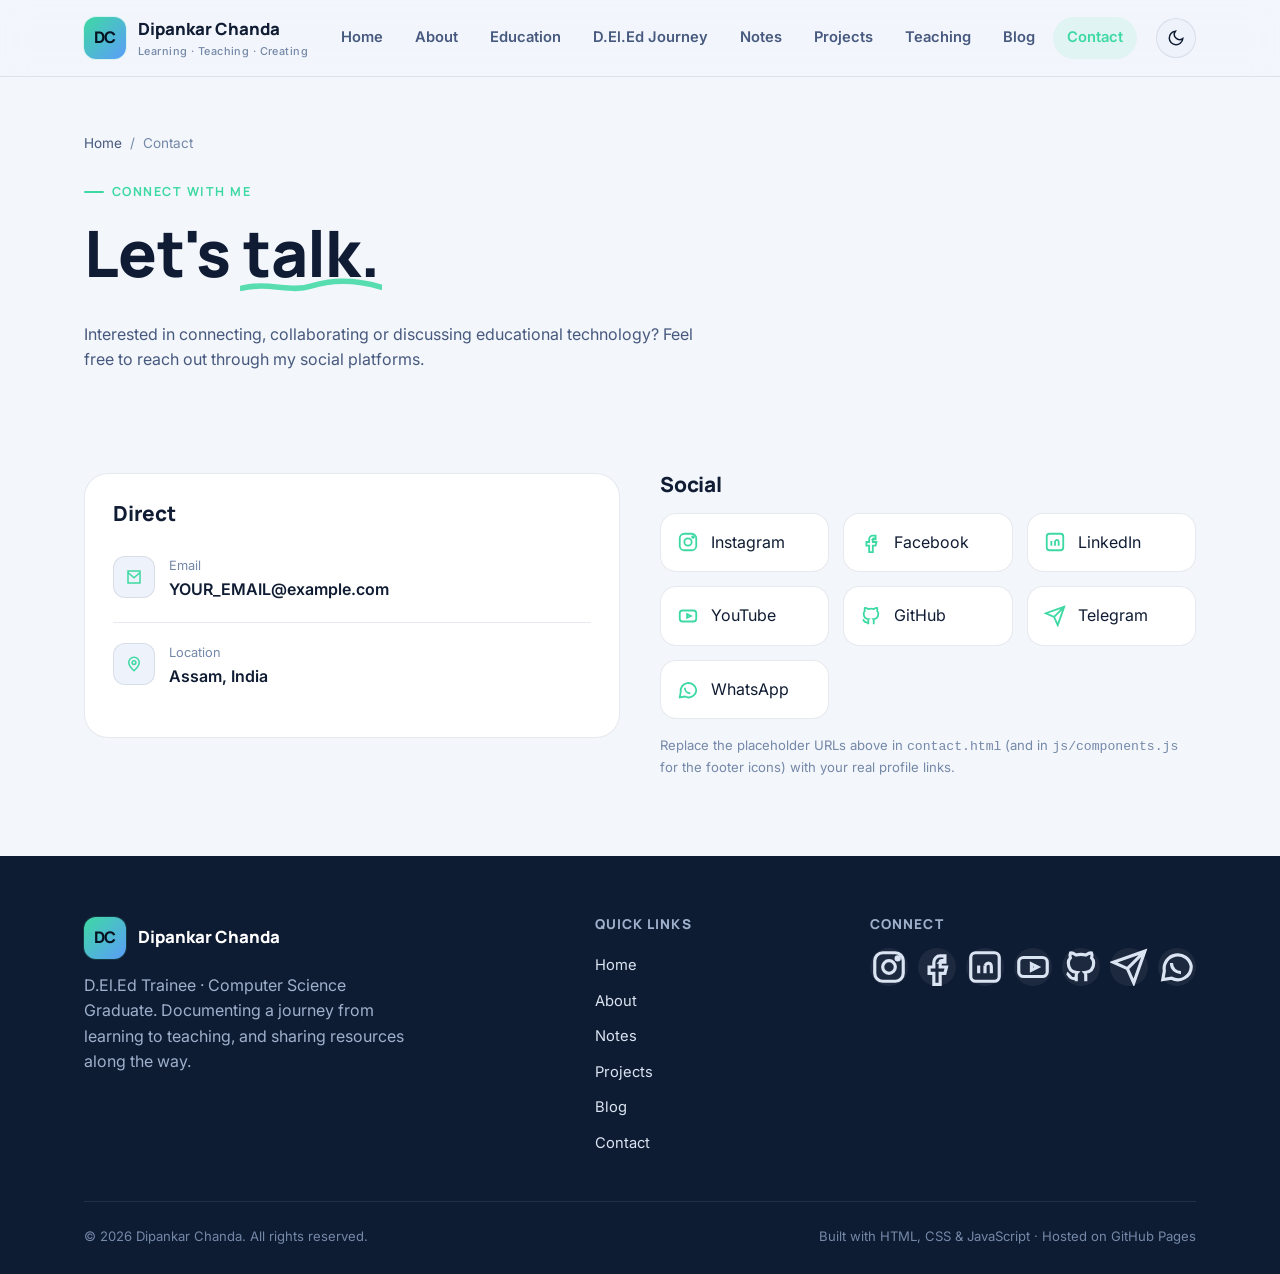
==== contact.html @ 6acba000 "Add files via upload" ====
<!DOCTYPE html>
<html lang="en">
<head>
<meta charset="UTF-8">
<meta name="viewport" content="width=device-width, initial-scale=1.0">
<title>Contact | Dipankar Chanda</title>
<meta name="description" content="Get in touch with Dipankar Chanda through email or social media — no forms, just direct links.">
<link rel="canonical" href="https://YOUR_GITHUB_USERNAME.github.io/YOUR_REPOSITORY_NAME/contact.html">
<link rel="icon" href="favicon.svg" type="image/svg+xml">
<link rel="preconnect" href="https://fonts.googleapis.com">
<link href="https://fonts.googleapis.com/css2?family=Inter:wght@400;500;600;700&family=Manrope:wght@600;700;800&display=swap" rel="stylesheet">
<link rel="stylesheet" href="css/style.css">
<link rel="stylesheet" href="css/responsive.css">
<link rel="stylesheet" href="css/animations.css">
<script src="js/theme.js"></script>
</head>
<body>
<a href="#main" class="skip-link">Skip to content</a>
<header class="site-header" id="site-header"></header>

<main id="main">
  <section class="page-head">
    <div class="container">
      <div class="breadcrumb"><a href="index.html">Home</a><span>/</span><span>Contact</span></div>
      <p class="eyebrow reveal">Connect With Me</p>
      <h1 class="reveal">Let's <span class="chalk">talk.</span></h1>
      <p class="reveal">Interested in connecting, collaborating or discussing educational technology? Feel free to reach out through my social platforms.</p>
    </div>
  </section>

  <section class="section-tight">
    <div class="container two-col">
      <div class="card reveal">
        <h2 style="font-size:1.3rem;">Direct</h2>
        <div class="contact-block">
          <div class="icon"><svg width="18" height="18" viewBox="0 0 24 24" fill="none" stroke="currentColor" stroke-width="2"><path d="M4 4h16v16H4z"/><path d="M4 6l8 7 8-7"/></svg></div>
          <div>
            <div class="muted" style="font-size:0.8rem;">Email</div>
            <div style="font-weight:600;">YOUR_EMAIL@example.com</div>
          </div>
        </div>
        <div class="contact-block">
          <div class="icon"><svg width="18" height="18" viewBox="0 0 24 24" fill="none" stroke="currentColor" stroke-width="2"><path d="M12 21s-7-6.5-7-11a7 7 0 0 1 14 0c0 4.5-7 11-7 11z"/><circle cx="12" cy="10" r="2.5"/></svg></div>
          <div>
            <div class="muted" style="font-size:0.8rem;">Location</div>
            <div style="font-weight:600;">Assam, India</div>
          </div>
        </div>
      </div>

      <div class="reveal">
        <h2 style="font-size:1.3rem; margin-bottom:16px;">Social</h2>
        <div class="social-grid" id="social-grid">
          <a class="social-card" href="YOUR_INSTAGRAM_URL" target="_blank" rel="noopener"><svg viewBox="0 0 24 24" fill="none" stroke="currentColor" stroke-width="2"><rect x="3" y="3" width="18" height="18" rx="5"/><circle cx="12" cy="12" r="4"/><circle cx="17.5" cy="6.5" r="1"/></svg> Instagram</a>
          <a class="social-card" href="YOUR_FACEBOOK_URL" target="_blank" rel="noopener"><svg viewBox="0 0 24 24" fill="none" stroke="currentColor" stroke-width="2"><path d="M14 9h3V5h-3a4 4 0 0 0-4 4v3H7v4h3v7h4v-7h3l1-4h-4V9a1 1 0 0 1 1-1z"/></svg> Facebook</a>
          <a class="social-card" href="YOUR_LINKEDIN_URL" target="_blank" rel="noopener"><svg viewBox="0 0 24 24" fill="none" stroke="currentColor" stroke-width="2"><rect x="3" y="3" width="18" height="18" rx="3"/><path d="M8 11v5M8 8v.01M12 16v-5M12 11c1.5-2 4-2 4 1v4"/></svg> LinkedIn</a>
          <a class="social-card" href="YOUR_YOUTUBE_URL" target="_blank" rel="noopener"><svg viewBox="0 0 24 24" fill="none" stroke="currentColor" stroke-width="2"><rect x="3" y="6" width="18" height="12" rx="3"/><path d="M11 10l4 2-4 2z"/></svg> YouTube</a>
          <a class="social-card" href="YOUR_GITHUB_URL" target="_blank" rel="noopener"><svg viewBox="0 0 24 24" fill="none" stroke="currentColor" stroke-width="2"><path d="M9 19c-4.3 1.4-4.3-2.5-6-3m12 5v-3.5c0-1 .1-1.4-.5-2 2.8-.3 5.5-1.4 5.5-6a4.6 4.6 0 0 0-1.3-3.2 4.2 4.2 0 0 0-.1-3.2s-1.1-.3-3.5 1.3a12.3 12.3 0 0 0-6.2 0C6.5 2.8 5.4 3.1 5.4 3.1a4.2 4.2 0 0 0-.1 3.2A4.6 4.6 0 0 0 4 9.5c0 4.6 2.7 5.7 5.5 6-.6.6-.6 1.2-.5 2V21"/></svg> GitHub</a>
          <a class="social-card" href="YOUR_TELEGRAM_URL" target="_blank" rel="noopener"><svg viewBox="0 0 24 24" fill="none" stroke="currentColor" stroke-width="2"><path d="M22 2 11 13M22 2l-7 20-4-9-9-4z"/></svg> Telegram</a>
          <a class="social-card" href="YOUR_WHATSAPP_URL" target="_blank" rel="noopener"><svg viewBox="0 0 24 24" fill="none" stroke="currentColor" stroke-width="2"><path d="M21 11.5a8.5 8.5 0 0 1-12.4 7.6L3 20l1-5.5A8.5 8.5 0 1 1 21 11.5z"/><path d="M8.5 9.5c0 4 3 6 6 6"/></svg> WhatsApp</a>
        </div>
        <p class="muted" style="font-size:0.82rem; margin-top:16px;">Replace the placeholder URLs above in <code>contact.html</code> (and in <code>js/components.js</code> for the footer icons) with your real profile links.</p>
      </div>
    </div>
  </section>
</main>

<footer class="site-footer" id="site-footer"></footer>

<script src="js/components.js"></script>
<script src="js/navigation.js"></script>
<script src="js/main.js"></script>
</body>
</html>
---- css/style.css ----
/* ============================================================
   DIPANKAR CHANDA — PERSONAL WEBSITE
   style.css — design tokens + core components
   Edit the :root variables below to re-theme the whole site.
   ============================================================ */

:root {
  /* Color tokens */
  --navy-950: #070f1f;
  --navy-900: #0b1b33;
  --navy-800: #12294d;
  --navy-700: #1a3661;
  --navy-600: #274a80;
  --ink-0: #f7f9fc;
  --ink-100: #dbe4f2;
  --ink-300: #9fb0cc;
  --ink-500: #7488a8;
  --accent-chalk: #3ed9a3;
  --accent-chalk-dim: #2ba97e;
  --accent-sky: #5b9df9;
  --accent-amber: #f2b84b;
  --danger: #e8637a;

  /* Light mode overrides (applied via [data-theme="light"]) */
  --bg: var(--navy-950);
  --surface: var(--navy-900);
  --surface-2: var(--navy-800);
  --border: rgba(159, 176, 204, 0.16);
  --text: var(--ink-0);
  --text-muted: var(--ink-300);
  --text-faint: var(--ink-500);

  /* Type */
  --font-display: 'Manrope', 'Segoe UI', sans-serif;
  --font-body: 'Inter', 'Segoe UI', sans-serif;

  /* Spacing / shape */
  --radius-sm: 10px;
  --radius-md: 16px;
  --radius-lg: 24px;
  --container: 1160px;
  --shadow-soft: 0 20px 50px -20px rgba(3, 9, 20, 0.6);
  --shadow-glow: 0 0 0 1px rgba(62, 217, 163, 0.15), 0 20px 60px -20px rgba(62, 217, 163, 0.25);

  --ease: cubic-bezier(0.22, 1, 0.36, 1);
}

[data-theme='light'] {
  --bg: #f3f6fb;
  --surface: #ffffff;
  --surface-2: #eef2fa;
  --border: rgba(18, 41, 77, 0.1);
  --text: #101c33;
  --text-muted: #47597e;
  --text-faint: #7488a8;
  --shadow-soft: 0 20px 50px -25px rgba(16, 28, 51, 0.35);
}

.skip-link {
  position: absolute; left: -9999px; top: 0; z-index: 999;
  background: var(--accent-chalk); color: #06121f; padding: 12px 20px;
  border-radius: 0 0 10px 0; font-weight: 700; font-family: var(--font-display);
}
.skip-link:focus { left: 0; }

:focus-visible { outline: 2px solid var(--accent-chalk); outline-offset: 2px; }

* { box-sizing: border-box; }
html { scroll-behavior: smooth; }
@media (prefers-reduced-motion: reduce) {
  html { scroll-behavior: auto; }
  *, *::before, *::after { animation-duration: 0.001ms !important; animation-iteration-count: 1 !important; transition-duration: 0.001ms !important; }
}

body {
  margin: 0;
  background: var(--bg);
  color: var(--text);
  font-family: var(--font-body);
  line-height: 1.6;
  -webkit-font-smoothing: antialiased;
  transition: background 0.3s var(--ease), color 0.3s var(--ease);
  overflow-x: hidden;
}

img { max-width: 100%; display: block; }
a { color: inherit; text-decoration: none; }
ul { list-style: none; margin: 0; padding: 0; }
button { font-family: inherit; cursor: pointer; }

.container {
  width: 100%;
  max-width: var(--container);
  margin: 0 auto;
  padding: 0 24px;
}

h1, h2, h3, h4 {
  font-family: var(--font-display);
  font-weight: 800;
  line-height: 1.15;
  margin: 0 0 0.5em;
  letter-spacing: -0.01em;
}

h1 { font-size: clamp(2.4rem, 5vw, 4rem); }
h2 { font-size: clamp(1.8rem, 3.2vw, 2.6rem); }
h3 { font-size: 1.3rem; }
p { color: var(--text-muted); margin: 0 0 1em; }

.eyebrow {
  display: inline-flex;
  align-items: center;
  gap: 8px;
  font-family: var(--font-display);
  font-size: 0.78rem;
  font-weight: 700;
  letter-spacing: 0.12em;
  text-transform: uppercase;
  color: var(--accent-chalk);
  margin-bottom: 14px;
}
.eyebrow::before {
  content: '';
  width: 20px;
  height: 2px;
  background: var(--accent-chalk);
  border-radius: 2px;
}

/* Chalk underline signature element */
.chalk {
  position: relative;
  display: inline-block;
}
.chalk::after {
  content: '';
  position: absolute;
  left: -2%;
  right: -2%;
  bottom: -0.08em;
  height: 0.28em;
  background-image: url("data:image/svg+xml,%3Csvg xmlns='http://www.w3.org/2000/svg' viewBox='0 0 200 16' preserveAspectRatio='none'%3E%3Cpath d='M2 10 C 40 4, 70 14, 100 8 S 160 2, 198 9' fill='none' stroke='%233ed9a3' stroke-width='5' stroke-linecap='round'/%3E%3C/svg%3E");
  background-size: 100% 100%;
  background-repeat: no-repeat;
  z-index: -1;
  opacity: 0.85;
}

/* Buttons */
.btn {
  display: inline-flex;
  align-items: center;
  justify-content: center;
  gap: 8px;
  padding: 13px 26px;
  border-radius: 999px;
  font-family: var(--font-display);
  font-weight: 700;
  font-size: 0.95rem;
  border: 1px solid transparent;
  transition: transform 0.25s var(--ease), box-shadow 0.25s var(--ease), background 0.25s var(--ease), border-color 0.25s var(--ease);
  white-space: nowrap;
}
.btn:active { transform: translateY(1px) scale(0.98); }
.btn-primary {
  background: linear-gradient(135deg, var(--accent-chalk), var(--accent-chalk-dim));
  color: #052018;
  box-shadow: 0 12px 30px -10px rgba(62, 217, 163, 0.55);
}
.btn-primary:hover { transform: translateY(-2px); box-shadow: 0 18px 36px -10px rgba(62, 217, 163, 0.65); }
.btn-ghost {
  background: transparent;
  border-color: var(--border);
  color: var(--text);
}
.btn-ghost:hover { border-color: var(--accent-chalk); color: var(--accent-chalk); transform: translateY(-2px); }
.btn-sm { padding: 9px 18px; font-size: 0.85rem; }
.btn[disabled] { opacity: 0.45; pointer-events: none; }

/* Header / Nav */
.site-header {
  position: sticky;
  top: 0;
  z-index: 100;
  backdrop-filter: blur(14px) saturate(140%);
  background: color-mix(in srgb, var(--bg) 78%, transparent);
  border-bottom: 1px solid var(--border);
}
.nav-inner {
  display: flex;
  align-items: center;
  justify-content: space-between;
  padding: 16px 24px;
  max-width: var(--container);
  margin: 0 auto;
}
.logo {
  display: flex;
  align-items: center;
  gap: 12px;
  font-family: var(--font-display);
  font-weight: 800;
}
.logo-mark {
  width: 42px; height: 42px;
  border-radius: 12px;
  background: linear-gradient(135deg, var(--accent-chalk), var(--accent-sky));
  color: #06121f;
  display: flex; align-items: center; justify-content: center;
  font-size: 1rem; letter-spacing: -0.02em;
  box-shadow: var(--shadow-glow);
}
.logo-text { font-size: 1.05rem; color: var(--text); }
.logo-text small { display: block; font-family: var(--font-body); font-weight: 500; font-size: 0.68rem; color: var(--text-faint); letter-spacing: 0.04em; }

.nav-links { display: flex; align-items: center; gap: 4px; }
.nav-links a {
  padding: 9px 14px;
  border-radius: 999px;
  font-size: 0.92rem;
  font-weight: 600;
  color: var(--text-muted);
  transition: color 0.2s var(--ease), background 0.2s var(--ease);
}
.nav-links a:hover { color: var(--text); background: var(--surface-2); }
.nav-links a.active { color: var(--accent-chalk); background: rgba(62, 217, 163, 0.1); }

.nav-actions { display: flex; align-items: center; gap: 10px; }
.icon-btn {
  width: 40px; height: 40px;
  border-radius: 999px;
  border: 1px solid var(--border);
  background: var(--surface-2);
  display: flex; align-items: center; justify-content: center;
  color: var(--text);
  transition: border-color 0.2s var(--ease), transform 0.2s var(--ease);
}
.icon-btn:hover { border-color: var(--accent-chalk); transform: translateY(-1px); }
.hamburger { display: none; }

/* Mobile nav drawer */
.nav-drawer {
  position: fixed; inset: 0 0 0 auto; width: min(320px, 82vw);
  background: var(--surface); border-left: 1px solid var(--border);
  transform: translateX(100%); transition: transform 0.35s var(--ease);
  z-index: 200; padding: 24px; overflow-y: auto;
}
.nav-drawer.open { transform: translateX(0); }
.nav-drawer a { display: block; padding: 14px 4px; font-weight: 700; font-family: var(--font-display); border-bottom: 1px solid var(--border); color: var(--text); }
.drawer-backdrop {
  position: fixed; inset: 0; background: rgba(4, 9, 18, 0.55);
  opacity: 0; pointer-events: none; transition: opacity 0.3s var(--ease); z-index: 199;
}
.drawer-backdrop.open { opacity: 1; pointer-events: auto; }
.drawer-close { display: flex; justify-content: flex-end; margin-bottom: 12px; }

/* Cards */
.card {
  background: var(--surface);
  border: 1px solid var(--border);
  border-radius: var(--radius-lg);
  padding: 28px;
  transition: transform 0.3s var(--ease), box-shadow 0.3s var(--ease), border-color 0.3s var(--ease);
}
.card:hover { transform: translateY(-4px); box-shadow: var(--shadow-soft); border-color: rgba(62, 217, 163, 0.35); }
.card-glass {
  background: color-mix(in srgb, var(--surface) 65%, transparent);
  backdrop-filter: blur(10px);
}

.grid { display: grid; gap: 22px; }
.grid-2 { grid-template-columns: repeat(2, 1fr); }
.grid-3 { grid-template-columns: repeat(3, 1fr); }
.grid-4 { grid-template-columns: repeat(4, 1fr); }

.section { padding: 96px 0; }
.section-tight { padding: 64px 0; }
.section-head { max-width: 640px; margin-bottom: 48px; }
.section-alt { background: var(--surface); border-top: 1px solid var(--border); border-bottom: 1px solid var(--border); }

.tag {
  display: inline-flex;
  padding: 5px 12px;
  border-radius: 999px;
  font-size: 0.74rem;
  font-weight: 700;
  letter-spacing: 0.02em;
  background: var(--surface-2);
  color: var(--text-muted);
  border: 1px solid var(--border);
}
.tag-accent { color: var(--accent-chalk); border-color: rgba(62, 217, 163, 0.35); background: rgba(62, 217, 163, 0.08); }
.tag-row { display: flex; flex-wrap: wrap; gap: 8px; }

/* Hero */
.hero {
  position: relative;
  padding: 120px 0 90px;
  overflow: hidden;
}
.hero::before {
  content: '';
  position: absolute; top: -20%; right: -10%;
  width: 620px; height: 620px;
  background: radial-gradient(circle, rgba(62, 217, 163, 0.22), transparent 65%);
  filter: blur(10px);
  pointer-events: none;
}
.hero::after {
  content: '';
  position: absolute; bottom: -30%; left: -15%;
  width: 500px; height: 500px;
  background: radial-gradient(circle, rgba(91, 157, 249, 0.18), transparent 65%);
  pointer-events: none;
}
.hero-grid {
  display: grid;
  grid-template-columns: 1.1fr 0.9fr;
  gap: 48px;
  align-items: center;
  position: relative;
}
.hero-kicker { color: var(--text-muted); font-family: var(--font-display); font-weight: 600; font-size: 1.1rem; }
.hero-name { margin: 6px 0 14px; }
.hero-role { color: var(--text-muted); font-size: 1.15rem; margin-bottom: 20px; font-weight: 500; }
.hero-desc { max-width: 540px; font-size: 1.02rem; }
.hero-cta { display: flex; flex-wrap: wrap; gap: 12px; margin-top: 28px; }

.hero-photo-wrap {
  position: relative;
  border-radius: var(--radius-lg);
  padding: 3px;
  background: linear-gradient(135deg, var(--accent-chalk), var(--accent-sky), var(--navy-700));
  box-shadow: var(--shadow-glow);
}
.hero-photo {
  border-radius: calc(var(--radius-lg) - 3px);
  aspect-ratio: 4/5;
  background: var(--surface-2);
  display: flex; flex-direction: column; align-items: center; justify-content: center;
  gap: 12px; color: var(--text-faint); text-align: center; padding: 20px;
  border: 1px dashed var(--border);
}
.hero-photo svg { width: 64px; height: 64px; opacity: 0.6; }
.hero-photo span { font-family: var(--font-display); font-weight: 700; font-size: 0.85rem; letter-spacing: 0.04em; }

.hero-stats { display: flex; gap: 22px; margin-top: 34px; flex-wrap: wrap; }
.hero-stat b { display: block; font-family: var(--font-display); font-size: 1.4rem; color: var(--accent-chalk); }
.hero-stat span { font-size: 0.82rem; color: var(--text-faint); }

/* Timeline */
.timeline { position: relative; padding-left: 32px; }
.timeline::before {
  content: '';
  position: absolute; left: 8px; top: 6px; bottom: 6px; width: 2px;
  background-image: linear-gradient(var(--accent-chalk) 60%, transparent 0%);
  background-size: 2px 12px; background-repeat: repeat-y;
  opacity: 0.5;
}
.timeline-item { position: relative; padding-bottom: 40px; }
.timeline-item:last-child { padding-bottom: 0; }
.timeline-dot {
  position: absolute; left: -32px; top: 4px;
  width: 18px; height: 18px; border-radius: 50%;
  background: var(--surface);
  border: 3px solid var(--accent-chalk);
}
.timeline-item .card { padding: 22px 26px; }
.timeline-meta { color: var(--accent-chalk); font-weight: 700; font-family: var(--font-display); font-size: 0.85rem; margin-bottom: 4px; }

/* Skills */
.skill-card { text-align: left; }
.skill-icon {
  width: 46px; height: 46px; border-radius: 12px;
  background: var(--surface-2); border: 1px solid var(--border);
  display: flex; align-items: center; justify-content: center;
  margin-bottom: 14px; color: var(--accent-chalk); font-family: var(--font-display); font-weight: 800;
}
.skill-level { display: flex; gap: 5px; margin-top: 10px; }
.skill-dot { width: 20px; height: 6px; border-radius: 4px; background: var(--surface-2); border: 1px solid var(--border); }
.skill-dot.filled { background: var(--accent-chalk); border-color: var(--accent-chalk); }

/* Forms / filter bar */
.filter-bar {
  display: flex; flex-wrap: wrap; gap: 10px; margin-bottom: 32px;
  padding: 16px; background: var(--surface); border: 1px solid var(--border); border-radius: var(--radius-md);
}
.filter-bar input[type="search"],
.filter-bar select {
  background: var(--surface-2);
  border: 1px solid var(--border);
  color: var(--text);
  padding: 10px 14px;
  border-radius: 10px;
  font-family: var(--font-body);
  font-size: 0.9rem;
}
.filter-bar input[type="search"] { flex: 1; min-width: 200px; }
.filter-bar select { min-width: 140px; }
.filter-bar input:focus, .filter-bar select:focus { outline: 2px solid var(--accent-chalk); outline-offset: 1px; }

.resource-card { display: flex; flex-direction: column; height: 100%; }
.resource-card .thumb {
  width: 100%; aspect-ratio: 16/9; border-radius: var(--radius-sm);
  background: var(--surface-2); border: 1px solid var(--border);
  margin-bottom: 16px; display: flex; align-items: center; justify-content: center; color: var(--text-faint);
}
.resource-card h3 { font-size: 1.05rem; margin-bottom: 6px; }
.resource-card .meta { font-size: 0.8rem; color: var(--text-faint); margin-bottom: 10px; }
.resource-card .actions { margin-top: auto; display: flex; gap: 10px; padding-top: 14px; }

.empty-state, .error-state {
  text-align: center; padding: 60px 20px; border: 1px dashed var(--border); border-radius: var(--radius-lg);
  color: var(--text-faint);
}
.empty-state svg, .error-state svg { width: 44px; height: 44px; margin: 0 auto 14px; opacity: 0.5; }

/* Social / contact */
.social-grid { display: grid; grid-template-columns: repeat(auto-fit, minmax(140px, 1fr)); gap: 14px; }
.social-card {
  display: flex; align-items: center; gap: 12px; padding: 16px;
  background: var(--surface); border: 1px solid var(--border); border-radius: var(--radius-md);
  transition: transform 0.25s var(--ease), border-color 0.25s var(--ease);
}
.social-card:hover { transform: translateY(-3px); border-color: var(--accent-chalk); }
.social-card svg { width: 22px; height: 22px; color: var(--accent-chalk); }

.contact-block { display: flex; align-items: flex-start; gap: 14px; padding: 20px 0; border-bottom: 1px solid var(--border); }
.contact-block:last-child { border-bottom: none; }
.contact-block .icon { width: 42px; height: 42px; border-radius: 12px; background: var(--surface-2); border: 1px solid var(--border); display: flex; align-items: center; justify-content: center; color: var(--accent-chalk); flex-shrink: 0; }

/* Footer */
.site-footer { background: var(--navy-950); border-top: 1px solid var(--border); padding: 60px 0 28px; }
[data-theme='light'] .site-footer { background: #0e1c33; color: var(--ink-0); }
.footer-grid { display: grid; grid-template-columns: 2fr 1fr 1fr; gap: 40px; margin-bottom: 40px; }
.footer-brand p { max-width: 320px; color: var(--ink-300); }
.footer-col h4 { font-size: 0.85rem; text-transform: uppercase; letter-spacing: 0.08em; color: var(--ink-300); margin-bottom: 16px; }
.footer-col a { display: block; padding: 6px 0; color: var(--ink-100); font-size: 0.92rem; }
.footer-col a:hover { color: var(--accent-chalk); }
.footer-bottom { display: flex; justify-content: space-between; align-items: center; flex-wrap: wrap; gap: 12px; padding-top: 24px; border-top: 1px solid rgba(255,255,255,0.08); color: var(--ink-500); font-size: 0.82rem; }
.footer-social { display: flex; gap: 10px; }
.footer-social a { width: 38px; height: 38px; border-radius: 999px; background: rgba(255,255,255,0.06); display: flex; align-items: center; justify-content: center; color: var(--ink-100); }
.footer-social a:hover { background: var(--accent-chalk); color: #06121f; }

/* Scroll to top */
.scroll-top {
  position: fixed; bottom: 24px; right: 24px; z-index: 90;
  width: 46px; height: 46px; border-radius: 50%;
  background: var(--accent-chalk); color: #06121f; border: none;
  display: flex; align-items: center; justify-content: center;
  box-shadow: var(--shadow-glow);
  opacity: 0; pointer-events: none; transform: translateY(10px);
  transition: opacity 0.3s var(--ease), transform 0.3s var(--ease);
}
.scroll-top.visible { opacity: 1; pointer-events: auto; transform: translateY(0); }

/* Breadcrumb */
.breadcrumb { display: flex; gap: 8px; align-items: center; font-size: 0.85rem; color: var(--text-faint); margin-bottom: 20px; }
.breadcrumb a { color: var(--text-muted); }
.breadcrumb a:hover { color: var(--accent-chalk); }

/* Page header (inner pages) */
.page-head { padding: 56px 0 20px; }
.page-head p { max-width: 620px; }

/* Utility */
.text-center { text-align: center; }
.mt-0 { margin-top: 0; }
.muted { color: var(--text-faint); }
.divider { height: 1px; background: var(--border); margin: 60px 0; }
.two-col { display: grid; grid-template-columns: 1fr 1fr; gap: 40px; align-items: start; }
---- css/responsive.css ----
/* ============================================================
   responsive.css — mobile-first breakpoint adjustments
   ============================================================ */

@media (max-width: 1024px) {
  .hero-grid { grid-template-columns: 1fr; }
  .hero-photo-wrap { max-width: 360px; margin: 0 auto; }
  .grid-4 { grid-template-columns: repeat(2, 1fr); }
  .footer-grid { grid-template-columns: 1fr 1fr; }
  .footer-brand { grid-column: 1 / -1; }
}

@media (max-width: 860px) {
  .nav-links { display: none; }
  .hamburger { display: flex; }
  .grid-3 { grid-template-columns: repeat(2, 1fr); }
  .two-col { grid-template-columns: 1fr; }
}

@media (max-width: 600px) {
  .container { padding: 0 18px; }
  .section { padding: 64px 0; }
  .section-tight { padding: 44px 0; }
  .grid-2, .grid-3, .grid-4 { grid-template-columns: 1fr; }
  .hero { padding: 96px 0 60px; }
  h1 { font-size: clamp(2rem, 9vw, 2.6rem); }
  .hero-stats { gap: 16px; }
  .filter-bar { flex-direction: column; }
  .filter-bar select, .filter-bar input { width: 100%; }
  .footer-grid { grid-template-columns: 1fr; gap: 28px; }
  .footer-bottom { flex-direction: column; align-items: flex-start; }
  .nav-inner { padding: 14px 18px; }
}

/* Ensure no horizontal scroll anywhere */
html, body { max-width: 100%; overflow-x: hidden; }
---- css/animations.css ----
/* ============================================================
   animations.css — subtle motion, scroll reveals, micro-interactions
   Respects prefers-reduced-motion (see style.css global rule too)
   ============================================================ */

@keyframes fadeUp {
  from { opacity: 0; transform: translateY(18px); }
  to { opacity: 1; transform: translateY(0); }
}
@keyframes fadeIn {
  from { opacity: 0; }
  to { opacity: 1; }
}
@keyframes floatSlow {
  0%, 100% { transform: translateY(0); }
  50% { transform: translateY(-10px); }
}

.reveal {
  opacity: 0;
  transform: translateY(18px);
  transition: opacity 0.7s var(--ease), transform 0.7s var(--ease);
}
.reveal.in-view {
  opacity: 1;
  transform: translateY(0);
}

.hero-photo-wrap { animation: floatSlow 6s ease-in-out infinite; }
@media (prefers-reduced-motion: reduce) {
  .hero-photo-wrap { animation: none; }
}

.stagger .reveal:nth-child(1) { transition-delay: 0.02s; }
.stagger .reveal:nth-child(2) { transition-delay: 0.08s; }
.stagger .reveal:nth-child(3) { transition-delay: 0.14s; }
.stagger .reveal:nth-child(4) { transition-delay: 0.2s; }
.stagger .reveal:nth-child(5) { transition-delay: 0.26s; }
.stagger .reveal:nth-child(6) { transition-delay: 0.32s; }

/* nav drawer fade */
.nav-drawer a { opacity: 0; transform: translateX(10px); transition: opacity 0.3s var(--ease), transform 0.3s var(--ease); }
.nav-drawer.open a { opacity: 1; transform: translateX(0); }
.nav-drawer.open a:nth-child(1) { transition-delay: 0.05s; }
.nav-drawer.open a:nth-child(2) { transition-delay: 0.09s; }
.nav-drawer.open a:nth-child(3) { transition-delay: 0.13s; }
.nav-drawer.open a:nth-child(4) { transition-delay: 0.17s; }
.nav-drawer.open a:nth-child(5) { transition-delay: 0.21s; }
.nav-drawer.open a:nth-child(6) { transition-delay: 0.25s; }
.nav-drawer.open a:nth-child(7) { transition-delay: 0.29s; }
.nav-drawer.open a:nth-child(8) { transition-delay: 0.33s; }
.nav-drawer.open a:nth-child(9) { transition-delay: 0.37s; }
.nav-drawer.open a:nth-child(10) { transition-delay: 0.41s; }

@media (prefers-reduced-motion: reduce) {
  .reveal { opacity: 1; transform: none; transition: none; }
  .nav-drawer a { opacity: 1; transform: none; }
}
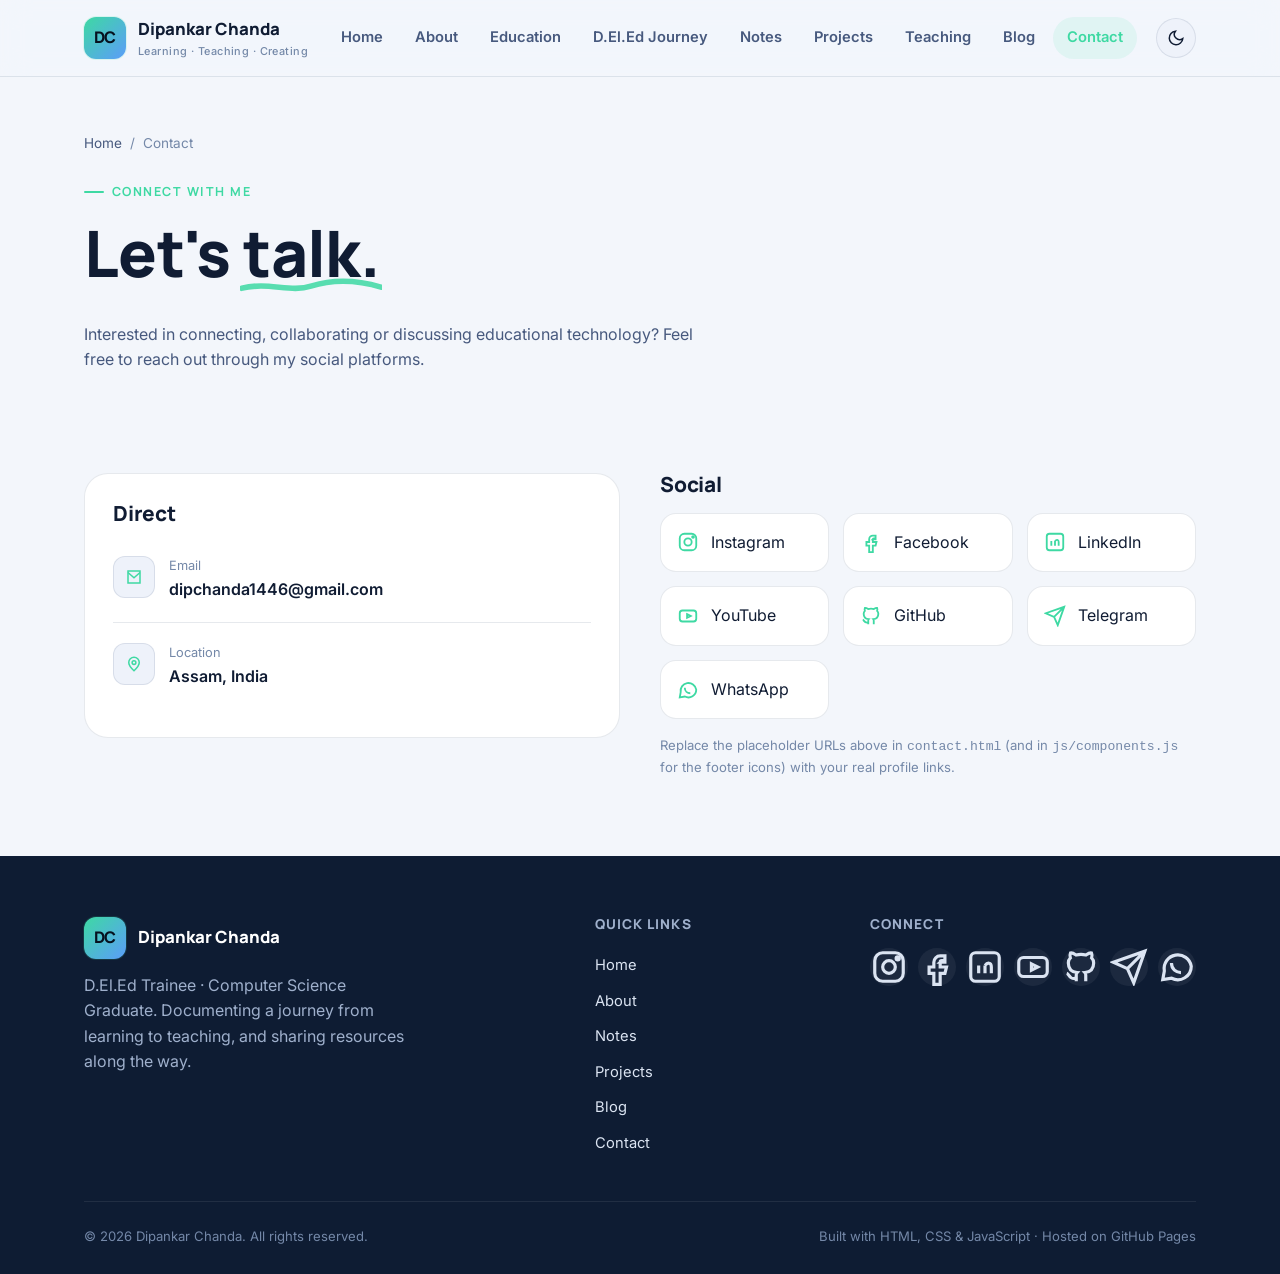
==== commit d723a88d: "Update contact.html" ====
--- a/contact.html
+++ b/contact.html
@@ -36,7 +36,8 @@
           <div class="icon"><svg width="18" height="18" viewBox="0 0 24 24" fill="none" stroke="currentColor" stroke-width="2"><path d="M4 4h16v16H4z"/><path d="M4 6l8 7 8-7"/></svg></div>
           <div>
             <div class="muted" style="font-size:0.8rem;">Email</div>
-            <div style="font-weight:600;">YOUR_EMAIL@example.com</div>
+            <div style="font-weight:600;">dipchanda1446@gmail.com
+</div>
           </div>
         </div>
         <div class="contact-block">
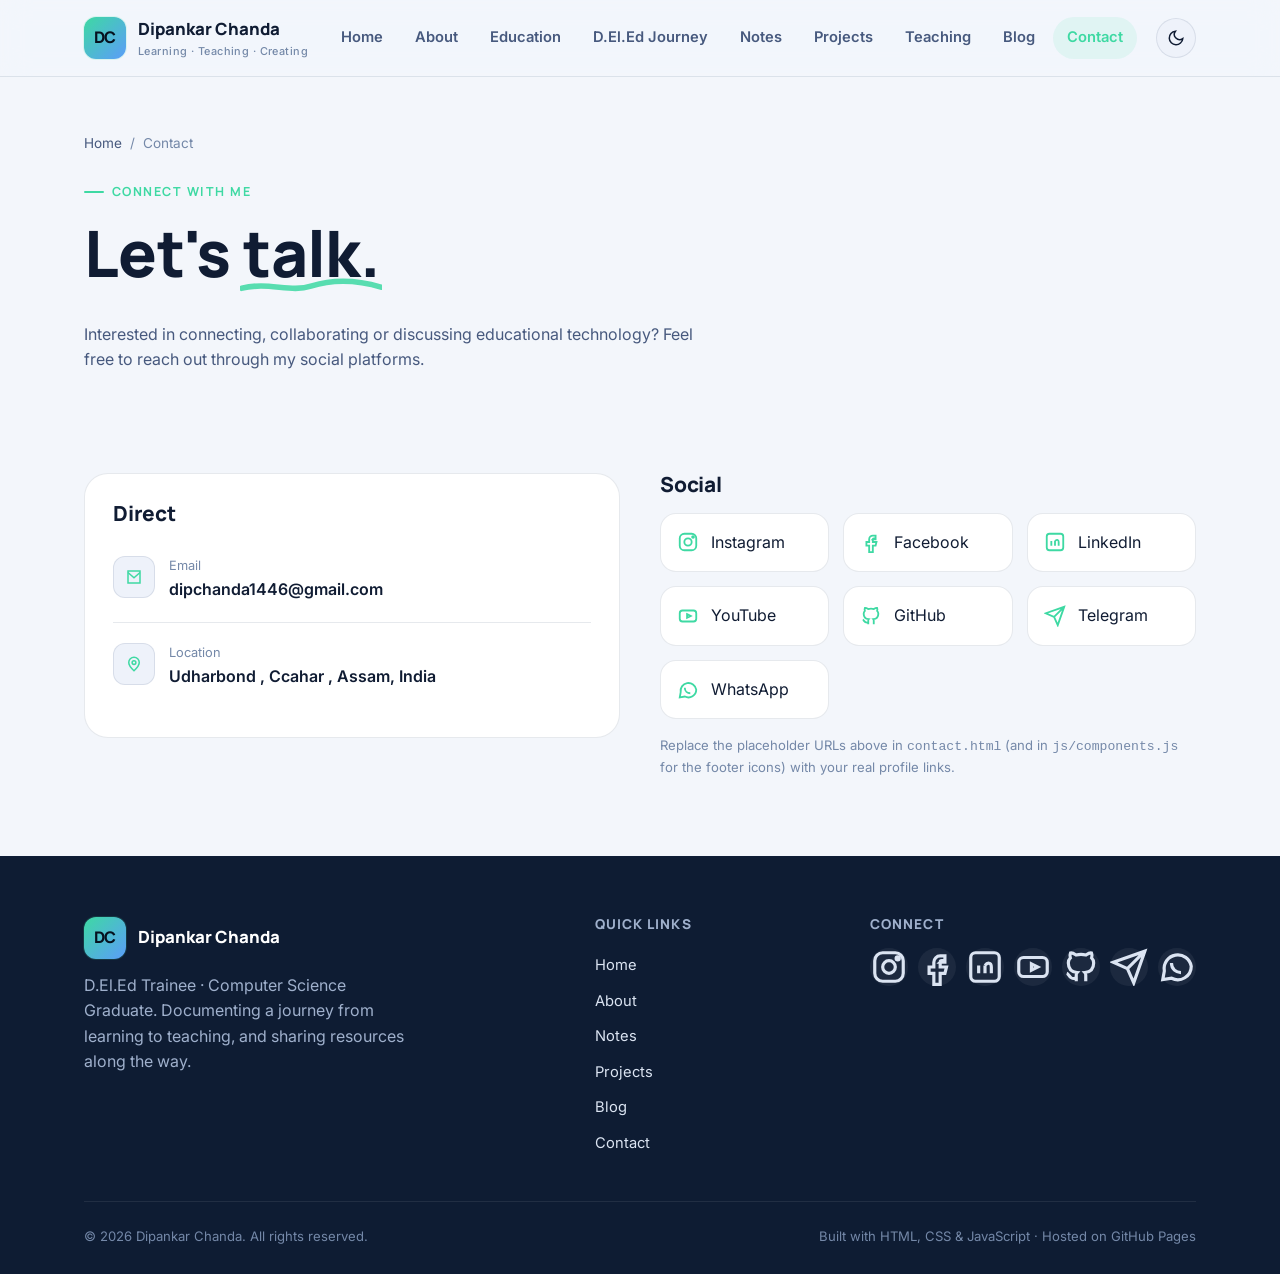
==== commit 4ff40299: "Update contact.html" ====
--- a/contact.html
+++ b/contact.html
@@ -36,15 +36,14 @@
           <div class="icon"><svg width="18" height="18" viewBox="0 0 24 24" fill="none" stroke="currentColor" stroke-width="2"><path d="M4 4h16v16H4z"/><path d="M4 6l8 7 8-7"/></svg></div>
           <div>
             <div class="muted" style="font-size:0.8rem;">Email</div>
-            <div style="font-weight:600;">dipchanda1446@gmail.com
-</div>
+            <div style="font-weight:600;">dipchanda1446@gmail.com </div>
           </div>
         </div>
         <div class="contact-block">
           <div class="icon"><svg width="18" height="18" viewBox="0 0 24 24" fill="none" stroke="currentColor" stroke-width="2"><path d="M12 21s-7-6.5-7-11a7 7 0 0 1 14 0c0 4.5-7 11-7 11z"/><circle cx="12" cy="10" r="2.5"/></svg></div>
           <div>
             <div class="muted" style="font-size:0.8rem;">Location</div>
-            <div style="font-weight:600;">Assam, India</div>
+            <div style="font-weight:600;"> Udharbond , Ccahar , Assam, India</div>
           </div>
         </div>
       </div>
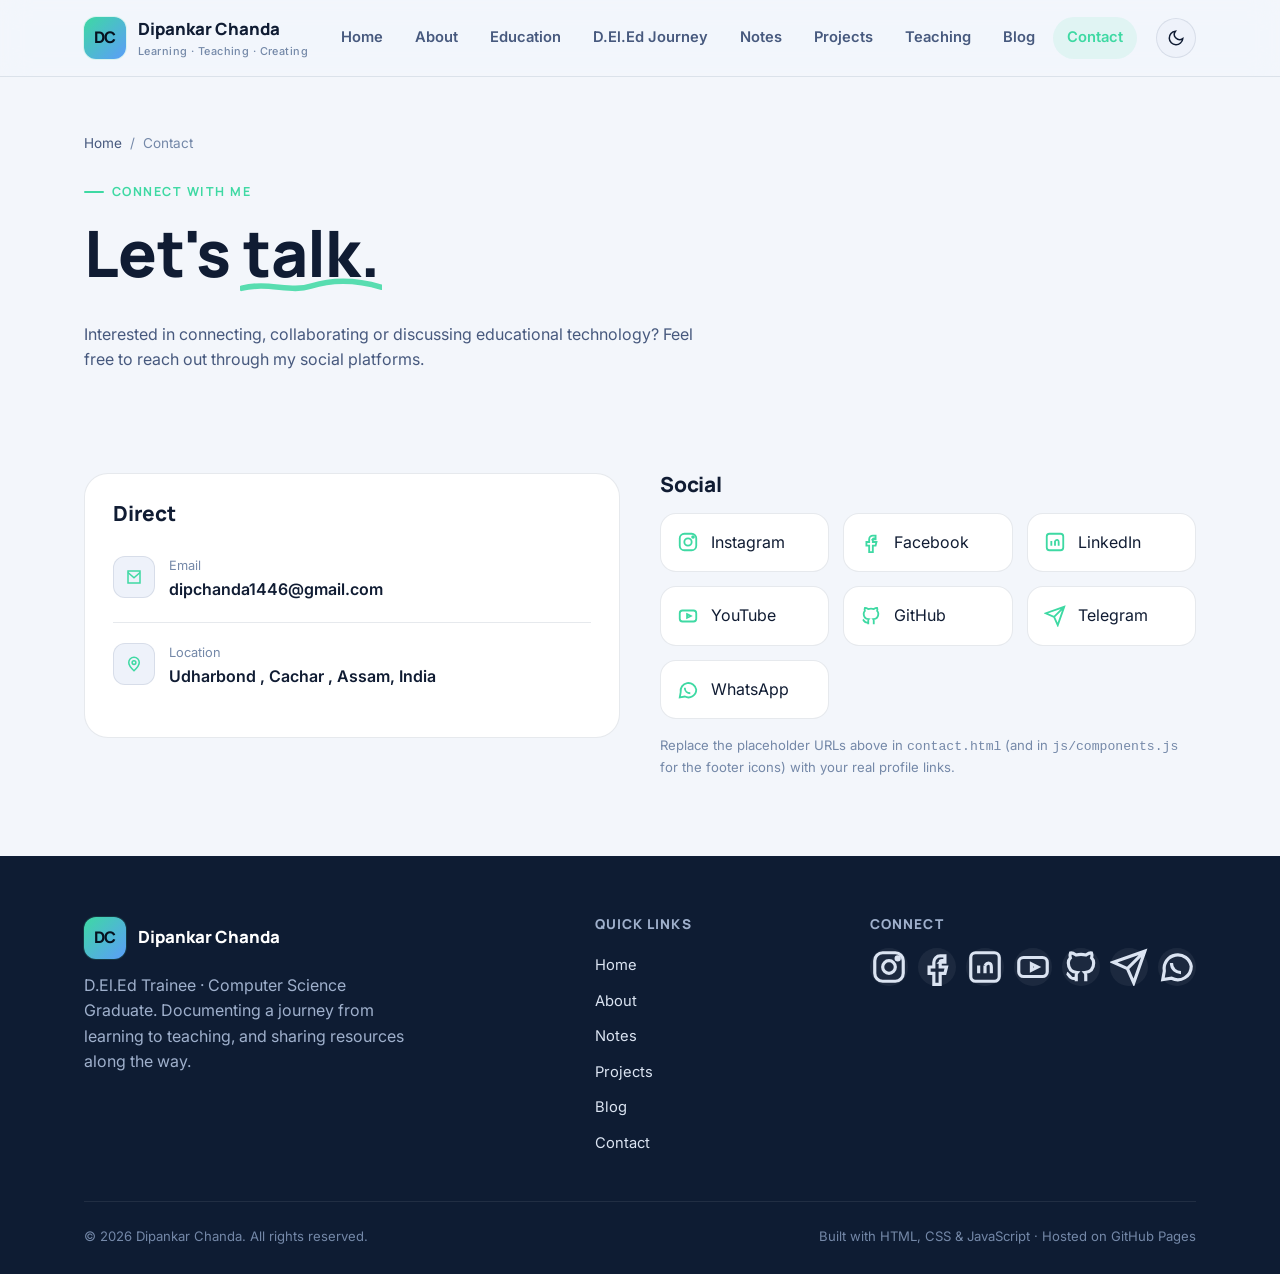
==== commit 23611e25: "Update contact.html" ====
--- a/contact.html
+++ b/contact.html
@@ -43,7 +43,7 @@
           <div class="icon"><svg width="18" height="18" viewBox="0 0 24 24" fill="none" stroke="currentColor" stroke-width="2"><path d="M12 21s-7-6.5-7-11a7 7 0 0 1 14 0c0 4.5-7 11-7 11z"/><circle cx="12" cy="10" r="2.5"/></svg></div>
           <div>
             <div class="muted" style="font-size:0.8rem;">Location</div>
-            <div style="font-weight:600;"> Udharbond , Ccahar , Assam, India</div>
+            <div style="font-weight:600;"> Udharbond , Cachar , Assam, India </div>
           </div>
         </div>
       </div>
